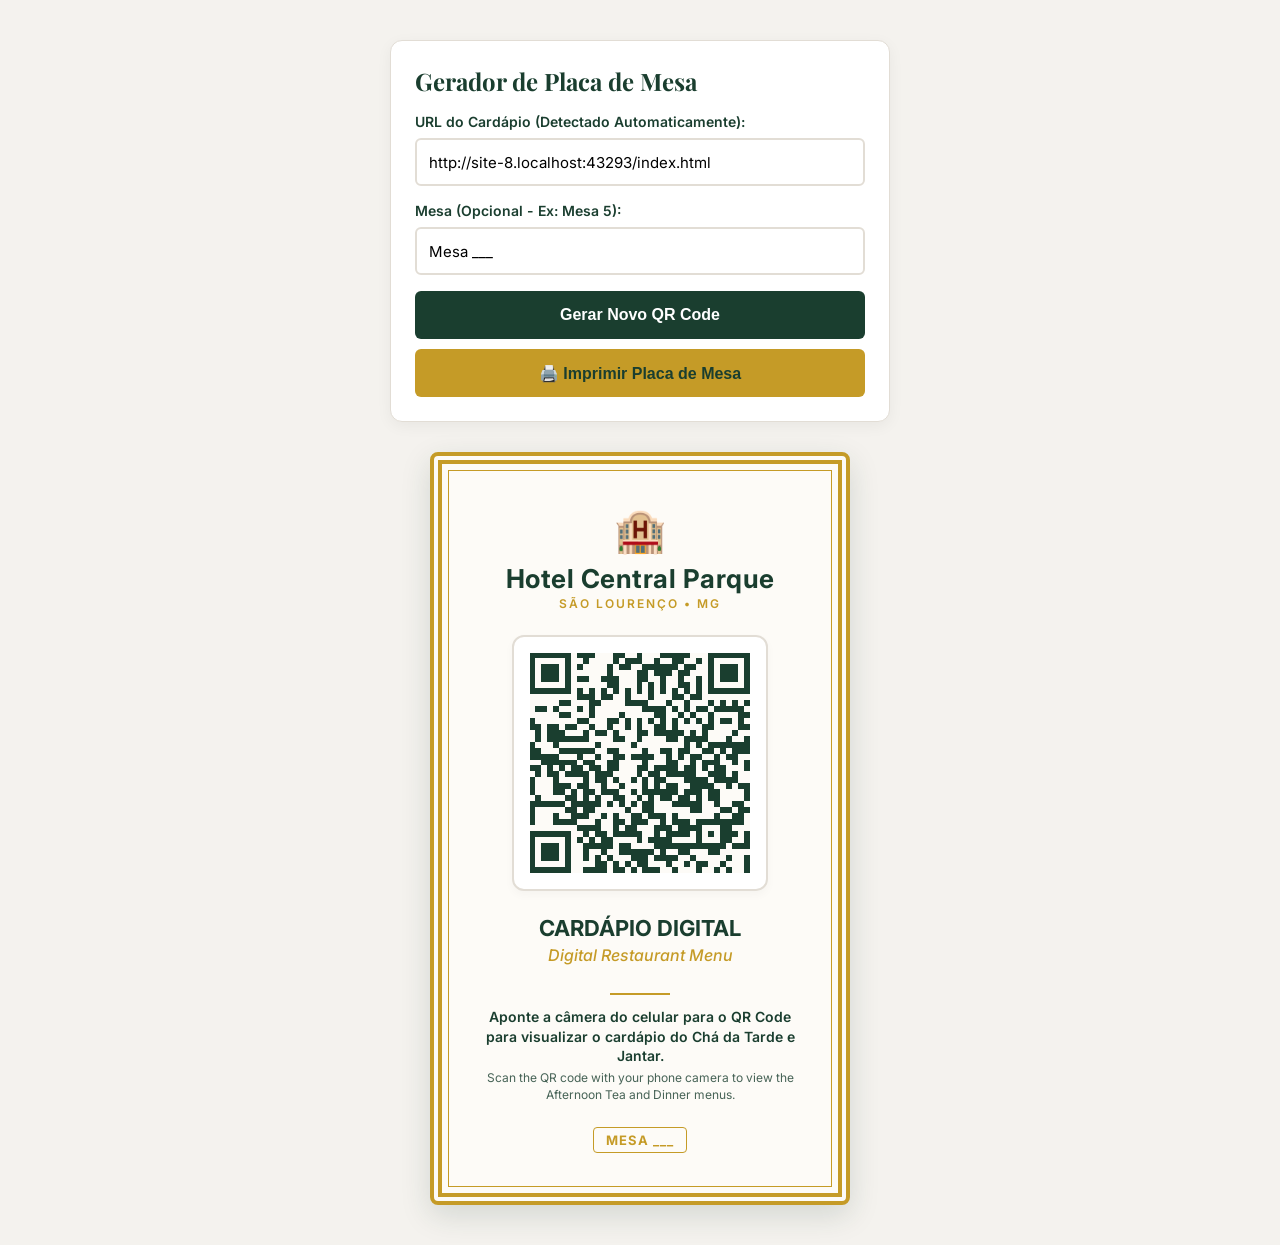
==== qr-generator.html @ 5d37c382 "feat: initialize hotel menu web application with QR code generation capabilities" ====
<!DOCTYPE html>
<html lang="pt-BR">
<head>
  <meta charset="UTF-8">
  <meta name="viewport" content="width=device-width, initial-scale=1.0">
  <title>Hotel Central Parque - Gerador de QR Code</title>
  <!-- Google Fonts -->
  <link rel="preconnect" href="https://fonts.googleapis.com">
  <link rel="preconnect" href="https://fonts.gstatic.com" crossorigin>
  <link href="https://fonts.googleapis.com/css2?family=Inter:wght@400;600;700&family=Playfair+Display:ital,wght@0,700;1,400&display=swap" rel="stylesheet">
  
  <style>
    /* Global Styles */
    :root {
      --primary-green: #1A3E2F;
      --gold-accent: #C59B27;
      --cream-bg: #FDFBF7;
      --card-bg: #FFFFFF;
      --text-color: #333333;
      --border-color: #E2DDD5;
    }
    
    * {
      box-sizing: border-box;
      margin: 0;
      padding: 0;
    }
    
    body {
      font-family: 'Inter', sans-serif;
      background-color: #F4F2EE;
      color: var(--text-color);
      padding: 40px 20px;
      display: flex;
      flex-direction: column;
      align-items: center;
      min-height: 100vh;
    }

    h1, h2, h3 {
      font-family: 'Playfair Display', Georgia, serif;
    }

    .setup-container {
      width: 100%;
      max-width: 500px;
      background: var(--card-bg);
      border: 1px solid var(--border-color);
      border-radius: 12px;
      padding: 24px;
      box-shadow: 0 4px 15px rgba(0,0,0,0.05);
      margin-bottom: 30px;
    }

    .form-group {
      margin-bottom: 16px;
    }

    .form-group label {
      display: block;
      font-weight: 600;
      margin-bottom: 8px;
      font-size: 14px;
      color: var(--primary-green);
    }

    .form-control {
      width: 100%;
      height: 48px;
      border: 2px solid var(--border-color);
      border-radius: 6px;
      padding: 0 12px;
      font-size: 15px;
      font-family: inherit;
    }

    .form-control:focus {
      border-color: var(--gold-accent);
      outline: none;
    }

    .btn-action {
      height: 48px;
      background-color: var(--primary-green);
      color: white;
      border: none;
      border-radius: 6px;
      width: 100%;
      font-weight: 700;
      font-size: 16px;
      cursor: pointer;
      display: flex;
      align-items: center;
      justify-content: center;
      gap: 8px;
      transition: background-color 0.2s ease;
      margin-top: 10px;
    }

    .btn-action:hover {
      background-color: #122B20;
    }

    .btn-print {
      background-color: var(--gold-accent);
      color: #1A3E2F;
    }

    .btn-print:hover {
      background-color: #B28B21;
    }

    /* ==========================================================================
       PRINTABLE TABLE SIGN (PREMIUM DESIGN)
       ========================================================================== */
    .printable-sign {
      width: 100%;
      max-width: 420px; /* Standard table tent / acrylic display size */
      background-color: var(--cream-bg);
      border: 12px double var(--gold-accent);
      border-radius: 8px;
      padding: 40px 30px;
      display: flex;
      flex-direction: column;
      align-items: center;
      text-align: center;
      box-shadow: 0 10px 30px rgba(26, 62, 47, 0.15);
      position: relative;
    }

    /* Premium Border accents */
    .printable-sign::after {
      content: "";
      position: absolute;
      top: 6px;
      left: 6px;
      right: 6px;
      bottom: 6px;
      border: 1px solid var(--gold-accent);
      pointer-events: none;
    }

    .hotel-logo-icon {
      font-size: 42px;
      margin-bottom: 8px;
      color: var(--primary-green);
    }

    .sign-hotel-name {
      font-size: 26px;
      font-weight: 700;
      color: var(--primary-green);
      margin-bottom: 2px;
      letter-spacing: 0.5px;
    }

    .sign-location {
      font-size: 12px;
      text-transform: uppercase;
      letter-spacing: 2px;
      color: var(--gold-accent);
      font-weight: 600;
      margin-bottom: 24px;
    }

    .qrcode-wrapper {
      background-color: #FFFFFF;
      padding: 16px;
      border-radius: 12px;
      border: 2px solid var(--border-color);
      box-shadow: 0 4px 10px rgba(0,0,0,0.03);
      display: flex;
      align-items: center;
      justify-content: center;
      margin-bottom: 24px;
    }

    .sign-title-pt {
      font-size: 22px;
      font-weight: 700;
      color: var(--primary-green);
      margin-bottom: 4px;
    }

    .sign-title-en {
      font-size: 16px;
      font-style: italic;
      color: var(--gold-accent);
      margin-bottom: 16px;
      font-weight: 500;
    }

    .divider-line {
      width: 60px;
      height: 2px;
      background-color: var(--gold-accent);
      margin: 12px 0;
    }

    .sign-desc-pt {
      font-size: 14px;
      font-weight: 600;
      color: var(--primary-green);
      line-height: 1.4;
    }

    .sign-desc-en {
      font-size: 12px;
      color: var(--primary-green);
      opacity: 0.8;
      line-height: 1.4;
      margin-top: 4px;
    }

    .table-number-placeholder {
      margin-top: 24px;
      font-size: 13px;
      font-weight: 700;
      letter-spacing: 1px;
      color: var(--gold-accent);
      border: 1px solid var(--gold-accent);
      padding: 4px 12px;
      border-radius: 4px;
      text-transform: uppercase;
    }

    /* ==========================================================================
       PRINT MEDIA QUERIES (CRITICAL FOR PERFECT PRINT)
       ========================================================================== */
    @media print {
      body {
        background: none;
        padding: 0;
        margin: 0;
        display: flex;
        align-items: center;
        justify-content: center;
        min-height: 100vh;
      }
      
      .setup-container {
        display: none; /* Hide configuration panel */
      }

      .printable-sign {
        box-shadow: none;
        border-color: #C59B27 !important; /* Force gold color in print */
        print-color-adjust: exact;
        -webkit-print-color-adjust: exact;
        width: 100%;
        max-width: 480px;
        margin: auto;
        page-break-inside: avoid;
      }
    }
  </style>
</head>
<body>

  <!-- SETUP CONTROL BOX (Hidden during print) -->
  <div class="setup-container">
    <h2 style="margin-bottom: 16px; color: var(--primary-green);">Gerador de Placa de Mesa</h2>
    
    <div class="form-group">
      <label for="urlInput">URL do Cardápio (Detectado Automaticamente):</label>
      <input type="url" id="urlInput" class="form-control" placeholder="https://...">
    </div>

    <div class="form-group">
      <label for="tableInput">Mesa (Opcional - Ex: Mesa 5):</label>
      <input type="text" id="tableInput" class="form-control" placeholder="Ex: Mesa 03" value="Mesa ___">
    </div>

    <button id="btnGenerate" class="btn-action">Gerar Novo QR Code</button>
    <button id="btnPrint" class="btn-action btn-print">🖨️ Imprimir Placa de Mesa</button>
  </div>

  <!-- THE PRINTABLE SIGN CARD -->
  <div class="printable-sign" id="signCard">
    <div class="hotel-logo-icon">🏨</div>
    <div class="sign-hotel-name">Hotel Central Parque</div>
    <div class="sign-location">São Lourenço • MG</div>
    
    <!-- QR Code rendered here -->
    <div class="qrcode-wrapper">
      <div id="qrcode"></div>
    </div>

    <div class="sign-title-pt">CARDÁPIO DIGITAL</div>
    <div class="sign-title-en">Digital Restaurant Menu</div>
    
    <div class="divider-line"></div>
    
    <div class="sign-desc-pt">Aponte a câmera do celular para o QR Code para visualizar o cardápio do Chá da Tarde e Jantar.</div>
    <div class="sign-desc-en">Scan the QR code with your phone camera to view the Afternoon Tea and Dinner menus.</div>

    <div class="table-number-placeholder" id="tableDisplay">Mesa ___</div>
  </div>

  <!-- QR Code Generation Library -->
  <script src="qrcode.min.js"></script>
  
  <script>
    const urlInput = document.getElementById("urlInput");
    const tableInput = document.getElementById("tableInput");
    const btnGenerate = document.getElementById("btnGenerate");
    const btnPrint = document.getElementById("btnPrint");
    const tableDisplay = document.getElementById("tableDisplay");
    
    let qrcode = null;

    // 1. Auto-detect menu location (points to index.html in the same directory)
    function autoDetectUrl() {
      const currentUrl = window.location.href;
      // Replace qr-generator.html with index.html
      const menuUrl = currentUrl.replace("qr-generator.html", "index.html");
      urlInput.value = menuUrl;
      return menuUrl;
    }

    // 2. Generate the QR Code
    function renderQRCode(url) {
      const qrContainer = document.getElementById("qrcode");
      qrContainer.innerHTML = ""; // Clear existing

      qrcode = new QRCode(qrContainer, {
        text: url,
        width: 220,
        height: 220,
        colorDark: "#1A3E2F", // dark green
        colorLight: "#FDFBF7", // cream bg
        correctLevel: QRCode.CorrectLevel.H // High error correction
      });
    }

    // 3. Update table display and re-generate
    function updateSign() {
      const url = urlInput.value.trim() || autoDetectUrl();
      const tableText = tableInput.value.trim() || "Mesa ___";
      
      tableDisplay.textContent = tableText;
      renderQRCode(url);
    }

    // Event Listeners
    btnGenerate.addEventListener("click", updateSign);
    btnPrint.addEventListener("click", () => {
      window.print();
    });

    tableInput.addEventListener("input", () => {
      tableDisplay.textContent = tableInput.value.trim() || "Mesa ___";
    });

    // Initialize on page load
    window.onload = () => {
      const detectedUrl = autoDetectUrl();
      renderQRCode(detectedUrl);
    };
  </script>
</body>
</html>
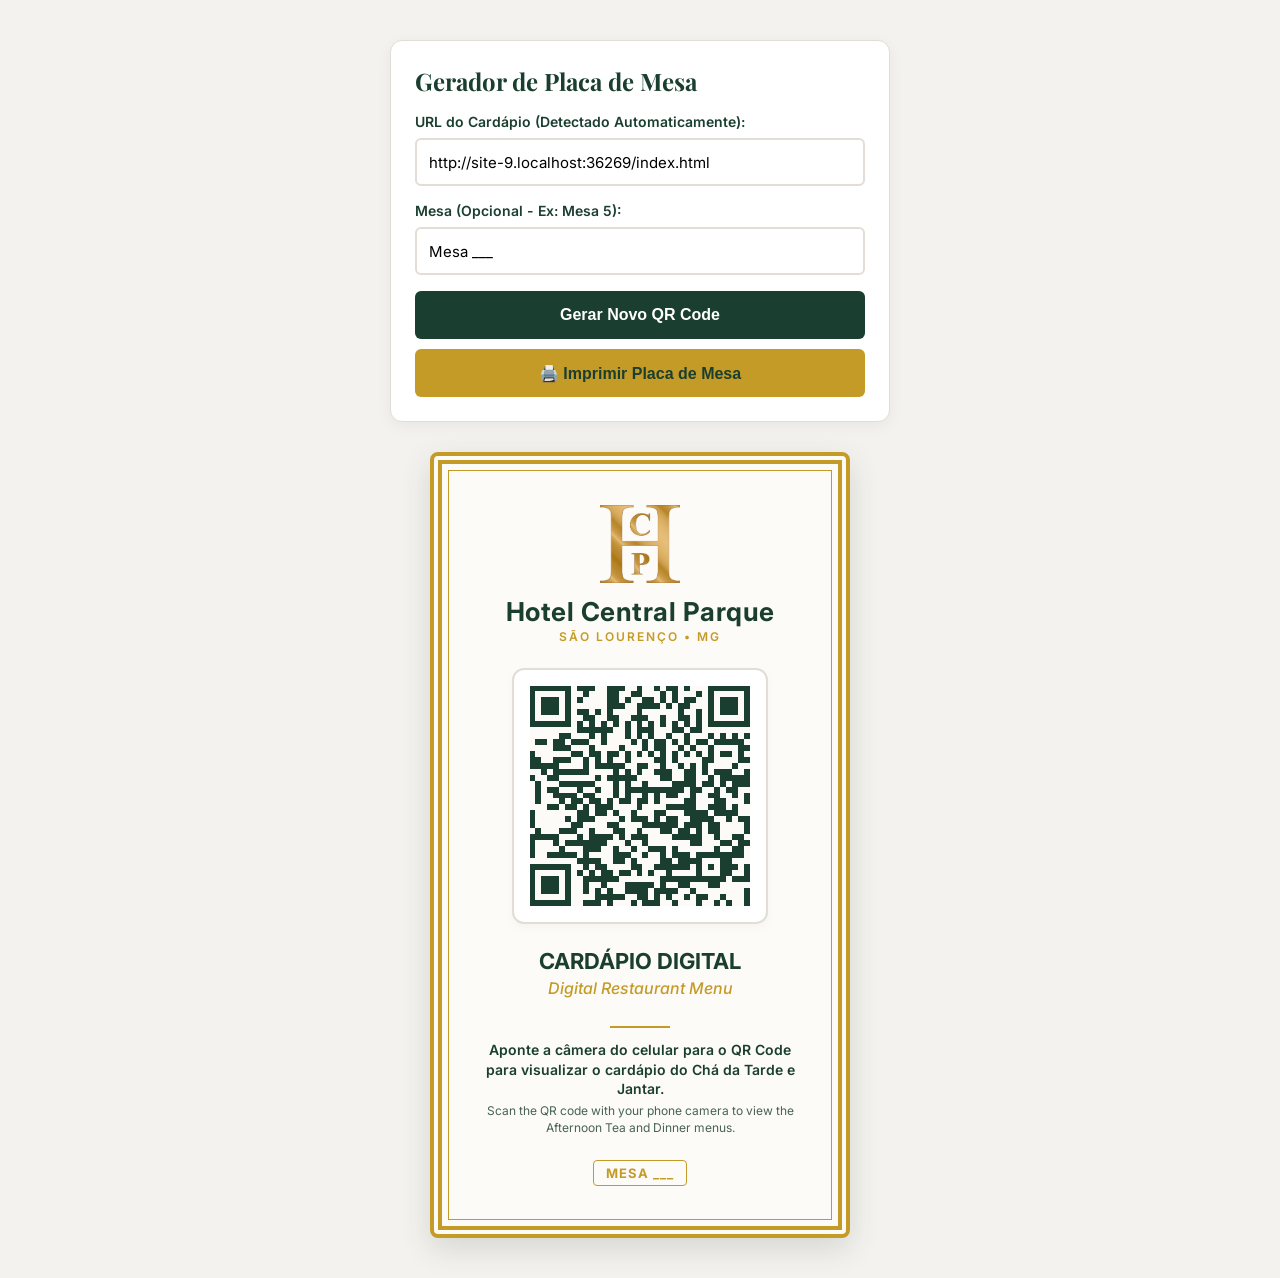
==== commit c77c2c3f: "feat: expand afternoon tea menu and add branding assets" ====
--- a/qr-generator.html
+++ b/qr-generator.html
@@ -140,10 +140,19 @@
       pointer-events: none;
     }
 
-    .hotel-logo-icon {
-      font-size: 42px;
-      margin-bottom: 8px;
-      color: var(--primary-green);
+    .sign-logo-container {
+      width: 80px;
+      height: 80px;
+      display: flex;
+      align-items: center;
+      justify-content: center;
+      margin-bottom: 12px;
+    }
+
+    .sign-logo {
+      max-width: 100%;
+      max-height: 100%;
+      object-fit: contain;
     }
 
     .sign-hotel-name {
@@ -277,7 +286,9 @@
 
   <!-- THE PRINTABLE SIGN CARD -->
   <div class="printable-sign" id="signCard">
-    <div class="hotel-logo-icon">🏨</div>
+    <div class="sign-logo-container">
+      <img src="images/lOGO-HCP.png" alt="Logo Hotel Central Parque" class="sign-logo">
+    </div>
     <div class="sign-hotel-name">Hotel Central Parque</div>
     <div class="sign-location">São Lourenço • MG</div>
     
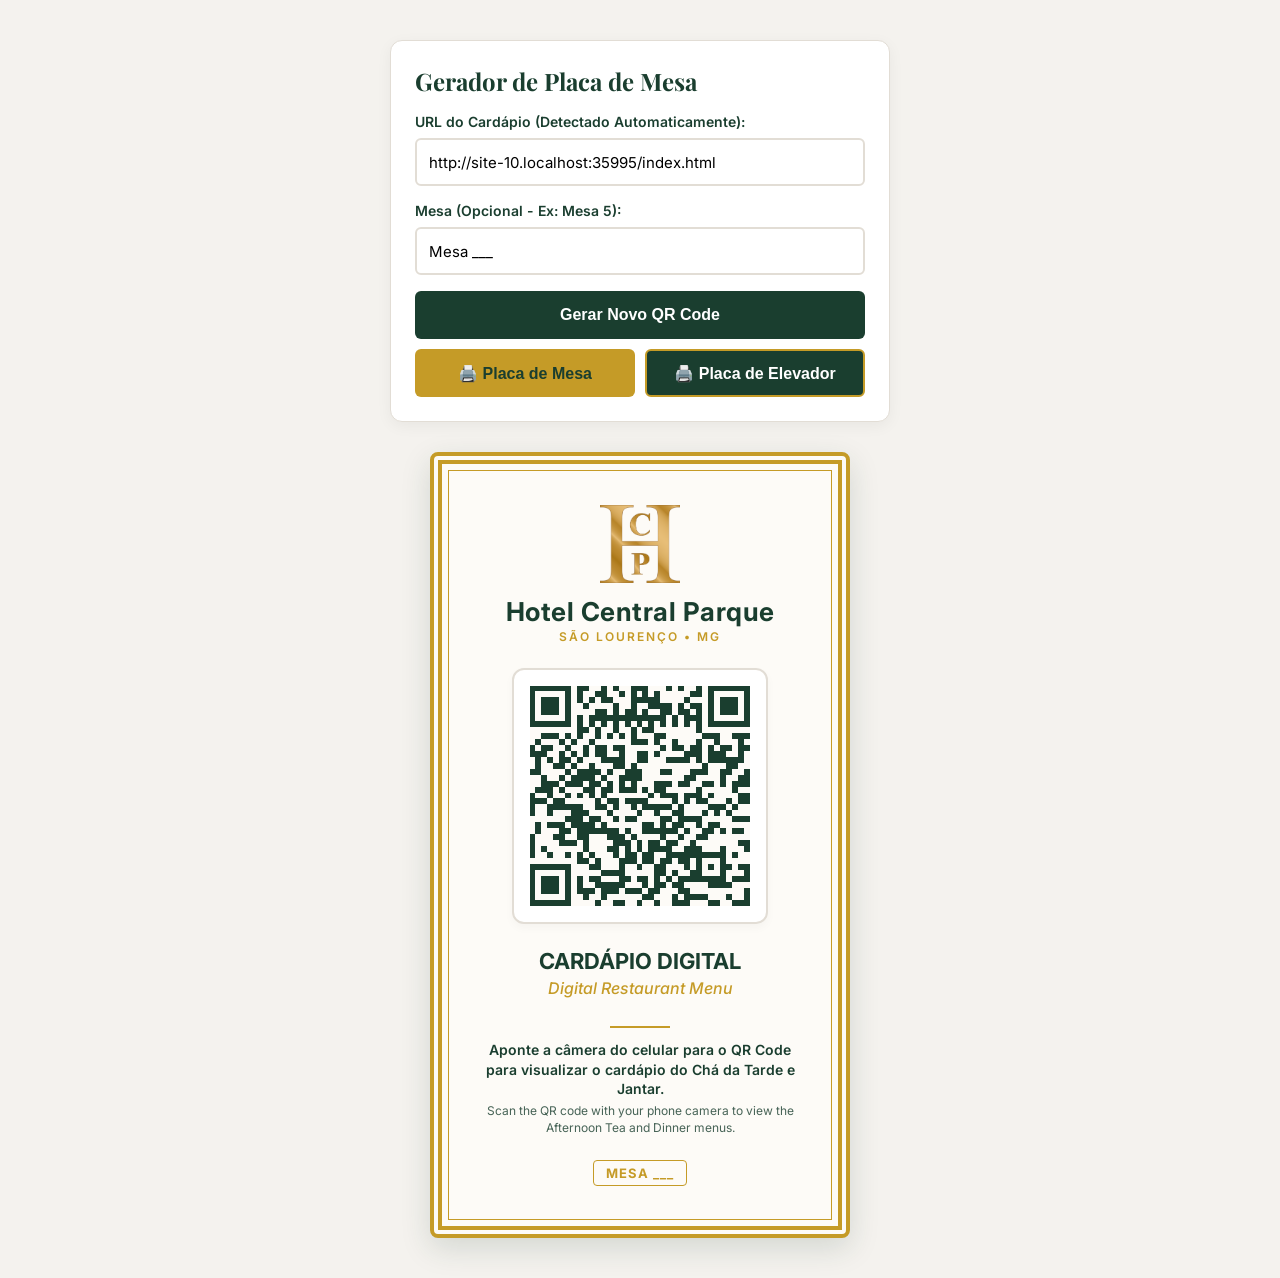
==== commit f261f709: "feat: add elevator-mode layout and print button to QR generator" ====
--- a/qr-generator.html
+++ b/qr-generator.html
@@ -1,5 +1,6 @@
 <!DOCTYPE html>
 <html lang="pt-BR">
+
 <head>
   <meta charset="UTF-8">
   <meta name="viewport" content="width=device-width, initial-scale=1.0">
@@ -7,8 +8,10 @@
   <!-- Google Fonts -->
   <link rel="preconnect" href="https://fonts.googleapis.com">
   <link rel="preconnect" href="https://fonts.gstatic.com" crossorigin>
-  <link href="https://fonts.googleapis.com/css2?family=Inter:wght@400;600;700&family=Playfair+Display:ital,wght@0,700;1,400&display=swap" rel="stylesheet">
-  
+  <link
+    href="https://fonts.googleapis.com/css2?family=Inter:wght@400;600;700&family=Playfair+Display:ital,wght@0,700;1,400&display=swap"
+    rel="stylesheet">
+
   <style>
     /* Global Styles */
     :root {
@@ -19,13 +22,13 @@
       --text-color: #333333;
       --border-color: #E2DDD5;
     }
-    
+
     * {
       box-sizing: border-box;
       margin: 0;
       padding: 0;
     }
-    
+
     body {
       font-family: 'Inter', sans-serif;
       background-color: #F4F2EE;
@@ -37,7 +40,9 @@
       min-height: 100vh;
     }
 
-    h1, h2, h3 {
+    h1,
+    h2,
+    h3 {
       font-family: 'Playfair Display', Georgia, serif;
     }
 
@@ -48,7 +53,7 @@
       border: 1px solid var(--border-color);
       border-radius: 12px;
       padding: 24px;
-      box-shadow: 0 4px 15px rgba(0,0,0,0.05);
+      box-shadow: 0 4px 15px rgba(0, 0, 0, 0.05);
       margin-bottom: 30px;
     }
 
@@ -110,12 +115,24 @@
       background-color: #B28B21;
     }
 
+    .btn-print-elevator {
+      background-color: var(--primary-green);
+      color: white;
+      border: 2px solid var(--gold-accent);
+    }
+
+    .btn-print-elevator:hover {
+      background-color: #245843;
+      border-color: #B28B21;
+    }
+
     /* ==========================================================================
        PRINTABLE TABLE SIGN (PREMIUM DESIGN)
        ========================================================================== */
     .printable-sign {
       width: 100%;
-      max-width: 420px; /* Standard table tent / acrylic display size */
+      max-width: 420px;
+      /* Standard table tent / acrylic display size */
       background-color: var(--cream-bg);
       border: 12px double var(--gold-accent);
       border-radius: 8px;
@@ -177,7 +194,7 @@
       padding: 16px;
       border-radius: 12px;
       border: 2px solid var(--border-color);
-      box-shadow: 0 4px 10px rgba(0,0,0,0.03);
+      box-shadow: 0 4px 10px rgba(0, 0, 0, 0.03);
       display: flex;
       align-items: center;
       justify-content: center;
@@ -231,6 +248,69 @@
       padding: 4px 12px;
       border-radius: 4px;
       text-transform: uppercase;
+    }
+
+    .printable-sign.elevator-mode {
+      aspect-ratio: 1 / 1;
+      width: 525px;
+      max-width: 525px;
+      height: 525px;
+      padding: 30px 24px;
+      justify-content: center;
+    }
+
+    .printable-sign.elevator-mode .sign-logo-container {
+      width: 60px;
+      height: 60px;
+      margin-bottom: 8px;
+    }
+
+    .printable-sign.elevator-mode .sign-hotel-name {
+      font-size: 22px;
+      margin-bottom: 2px;
+    }
+
+    .printable-sign.elevator-mode .sign-location {
+      font-size: 11px;
+      margin-bottom: 16px;
+    }
+
+    .printable-sign.elevator-mode .qrcode-wrapper {
+      padding: 12px;
+      margin-bottom: 16px;
+    }
+
+    .printable-sign.elevator-mode #qrcode img,
+    .printable-sign.elevator-mode #qrcode canvas {
+      width: 180px !important;
+      height: 180px !important;
+    }
+
+    .printable-sign.elevator-mode .sign-title-pt {
+      font-size: 18px;
+      margin-bottom: 2px;
+    }
+
+    .printable-sign.elevator-mode .sign-title-en {
+      font-size: 13px;
+      margin-bottom: 10px;
+    }
+
+    .printable-sign.elevator-mode .divider-line {
+      margin: 8px 0;
+    }
+
+    .printable-sign.elevator-mode .sign-desc-pt {
+      font-size: 12px;
+    }
+
+    .printable-sign.elevator-mode .sign-desc-en {
+      font-size: 10px;
+      margin-top: 2px;
+    }
+
+    .printable-sign.elevator-mode .table-number-placeholder {
+      display: none;
     }
 
     /* ==========================================================================
@@ -246,14 +326,16 @@
         justify-content: center;
         min-height: 100vh;
       }
-      
+
       .setup-container {
-        display: none; /* Hide configuration panel */
+        display: none;
+        /* Hide configuration panel */
       }
 
       .printable-sign {
         box-shadow: none;
-        border-color: #C59B27 !important; /* Force gold color in print */
+        border-color: #C59B27 !important;
+        /* Force gold color in print */
         print-color-adjust: exact;
         -webkit-print-color-adjust: exact;
         width: 100%;
@@ -261,15 +343,22 @@
         margin: auto;
         page-break-inside: avoid;
       }
+
+      .printable-sign.elevator-mode {
+        width: 525px !important;
+        max-width: 525px !important;
+        height: 525px !important;
+      }
     }
   </style>
 </head>
+
 <body>
 
   <!-- SETUP CONTROL BOX (Hidden during print) -->
   <div class="setup-container">
     <h2 style="margin-bottom: 16px; color: var(--primary-green);">Gerador de Placa de Mesa</h2>
-    
+
     <div class="form-group">
       <label for="urlInput">URL do Cardápio (Detectado Automaticamente):</label>
       <input type="url" id="urlInput" class="form-control" placeholder="https://...">
@@ -281,7 +370,11 @@
     </div>
 
     <button id="btnGenerate" class="btn-action">Gerar Novo QR Code</button>
-    <button id="btnPrint" class="btn-action btn-print">🖨️ Imprimir Placa de Mesa</button>
+    <div style="display: grid; grid-template-columns: 1fr 1fr; gap: 10px; margin-top: 10px;">
+      <button id="btnPrint" class="btn-action btn-print" style="margin-top: 0;">🖨️ Placa de Mesa</button>
+      <button id="btnPrintElevator" class="btn-action btn-print-elevator" style="margin-top: 0;">🖨️ Placa de
+        Elevador</button>
+    </div>
   </div>
 
   <!-- THE PRINTABLE SIGN CARD -->
@@ -291,7 +384,7 @@
     </div>
     <div class="sign-hotel-name">Hotel Central Parque</div>
     <div class="sign-location">São Lourenço • MG</div>
-    
+
     <!-- QR Code rendered here -->
     <div class="qrcode-wrapper">
       <div id="qrcode"></div>
@@ -299,10 +392,11 @@
 
     <div class="sign-title-pt">CARDÁPIO DIGITAL</div>
     <div class="sign-title-en">Digital Restaurant Menu</div>
-    
+
     <div class="divider-line"></div>
-    
-    <div class="sign-desc-pt">Aponte a câmera do celular para o QR Code para visualizar o cardápio do Chá da Tarde e Jantar.</div>
+
+    <div class="sign-desc-pt">Aponte a câmera do celular para o QR Code para visualizar o cardápio do Chá da Tarde e
+      Jantar.</div>
     <div class="sign-desc-en">Scan the QR code with your phone camera to view the Afternoon Tea and Dinner menus.</div>
 
     <div class="table-number-placeholder" id="tableDisplay">Mesa ___</div>
@@ -310,14 +404,16 @@
 
   <!-- QR Code Generation Library -->
   <script src="qrcode.min.js"></script>
-  
+
   <script>
     const urlInput = document.getElementById("urlInput");
     const tableInput = document.getElementById("tableInput");
     const btnGenerate = document.getElementById("btnGenerate");
     const btnPrint = document.getElementById("btnPrint");
+    const btnPrintElevator = document.getElementById("btnPrintElevator");
     const tableDisplay = document.getElementById("tableDisplay");
-    
+    const signCard = document.getElementById("signCard");
+
     let qrcode = null;
 
     // 1. Auto-detect menu location (points to index.html in the same directory)
@@ -348,15 +444,25 @@
     function updateSign() {
       const url = urlInput.value.trim() || autoDetectUrl();
       const tableText = tableInput.value.trim() || "Mesa ___";
-      
+
       tableDisplay.textContent = tableText;
       renderQRCode(url);
     }
 
     // Event Listeners
     btnGenerate.addEventListener("click", updateSign);
+
     btnPrint.addEventListener("click", () => {
+      signCard.classList.remove("elevator-mode");
       window.print();
+    });
+
+    btnPrintElevator.addEventListener("click", () => {
+      signCard.classList.add("elevator-mode");
+      setTimeout(() => {
+        window.print();
+        signCard.classList.remove("elevator-mode");
+      }, 50);
     });
 
     tableInput.addEventListener("input", () => {
@@ -370,4 +476,5 @@
     };
   </script>
 </body>
-</html>
+
+</html>
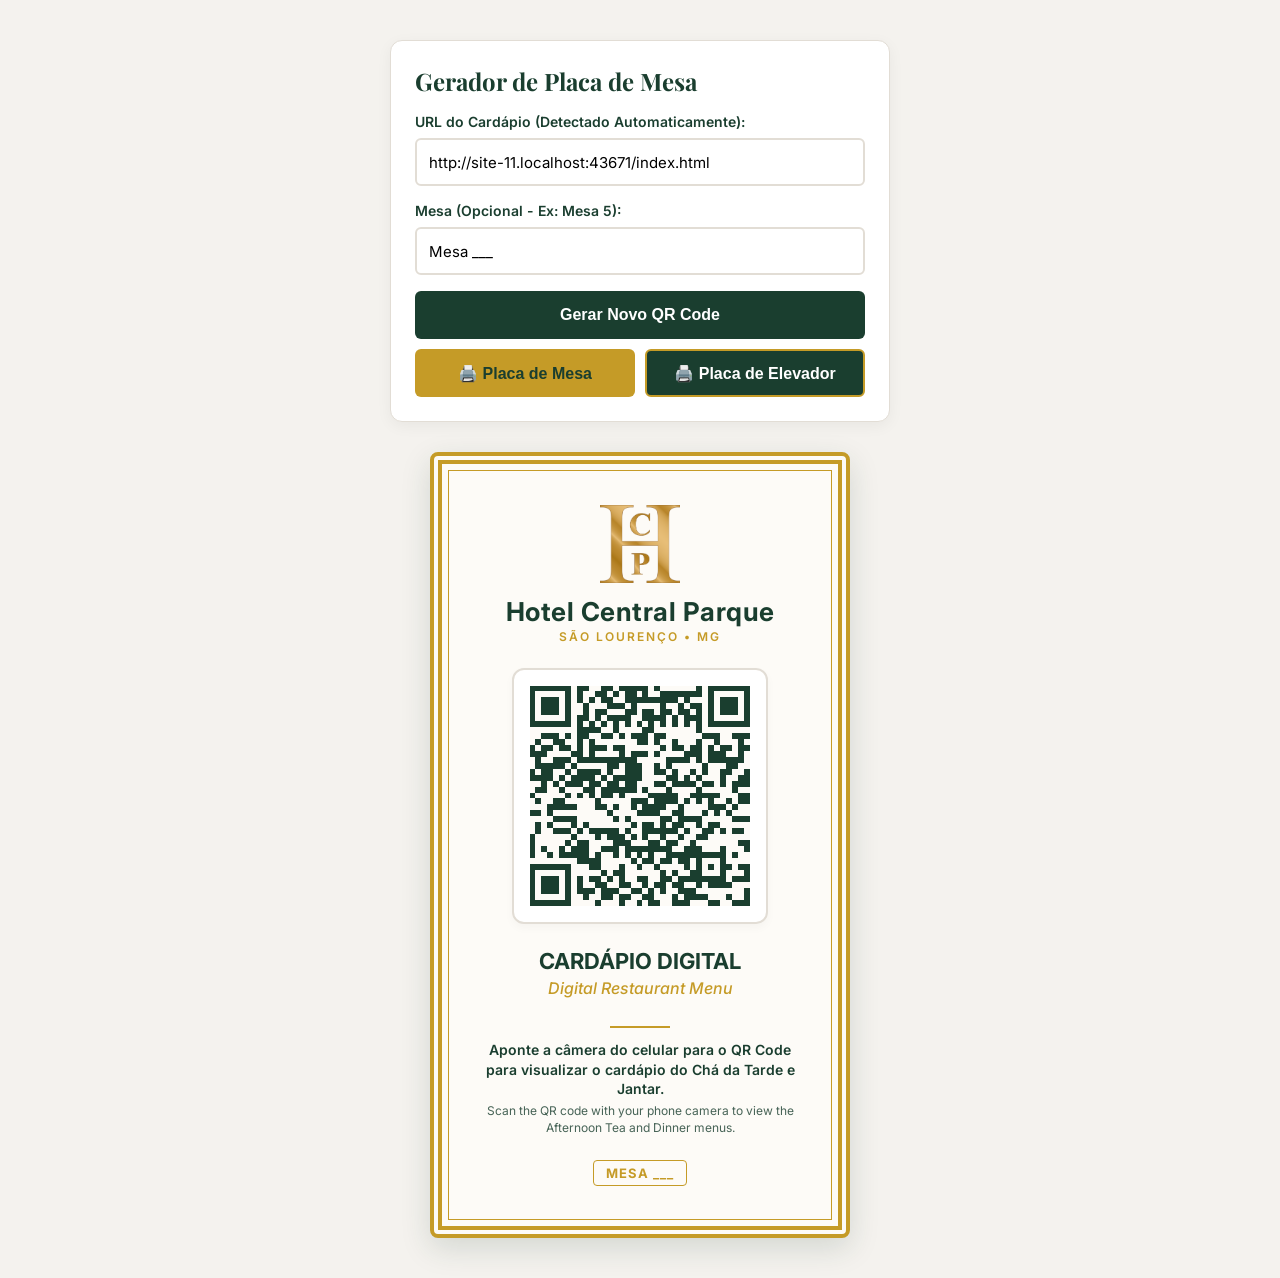
==== commit 1a1e2f56: "style: reduce QR code size for elevator mode printable signs" ====
--- a/qr-generator.html
+++ b/qr-generator.html
@@ -282,8 +282,8 @@
 
     .printable-sign.elevator-mode #qrcode img,
     .printable-sign.elevator-mode #qrcode canvas {
-      width: 180px !important;
-      height: 180px !important;
+      width: 140px !important;
+      height: 140px !important;
     }
 
     .printable-sign.elevator-mode .sign-title-pt {
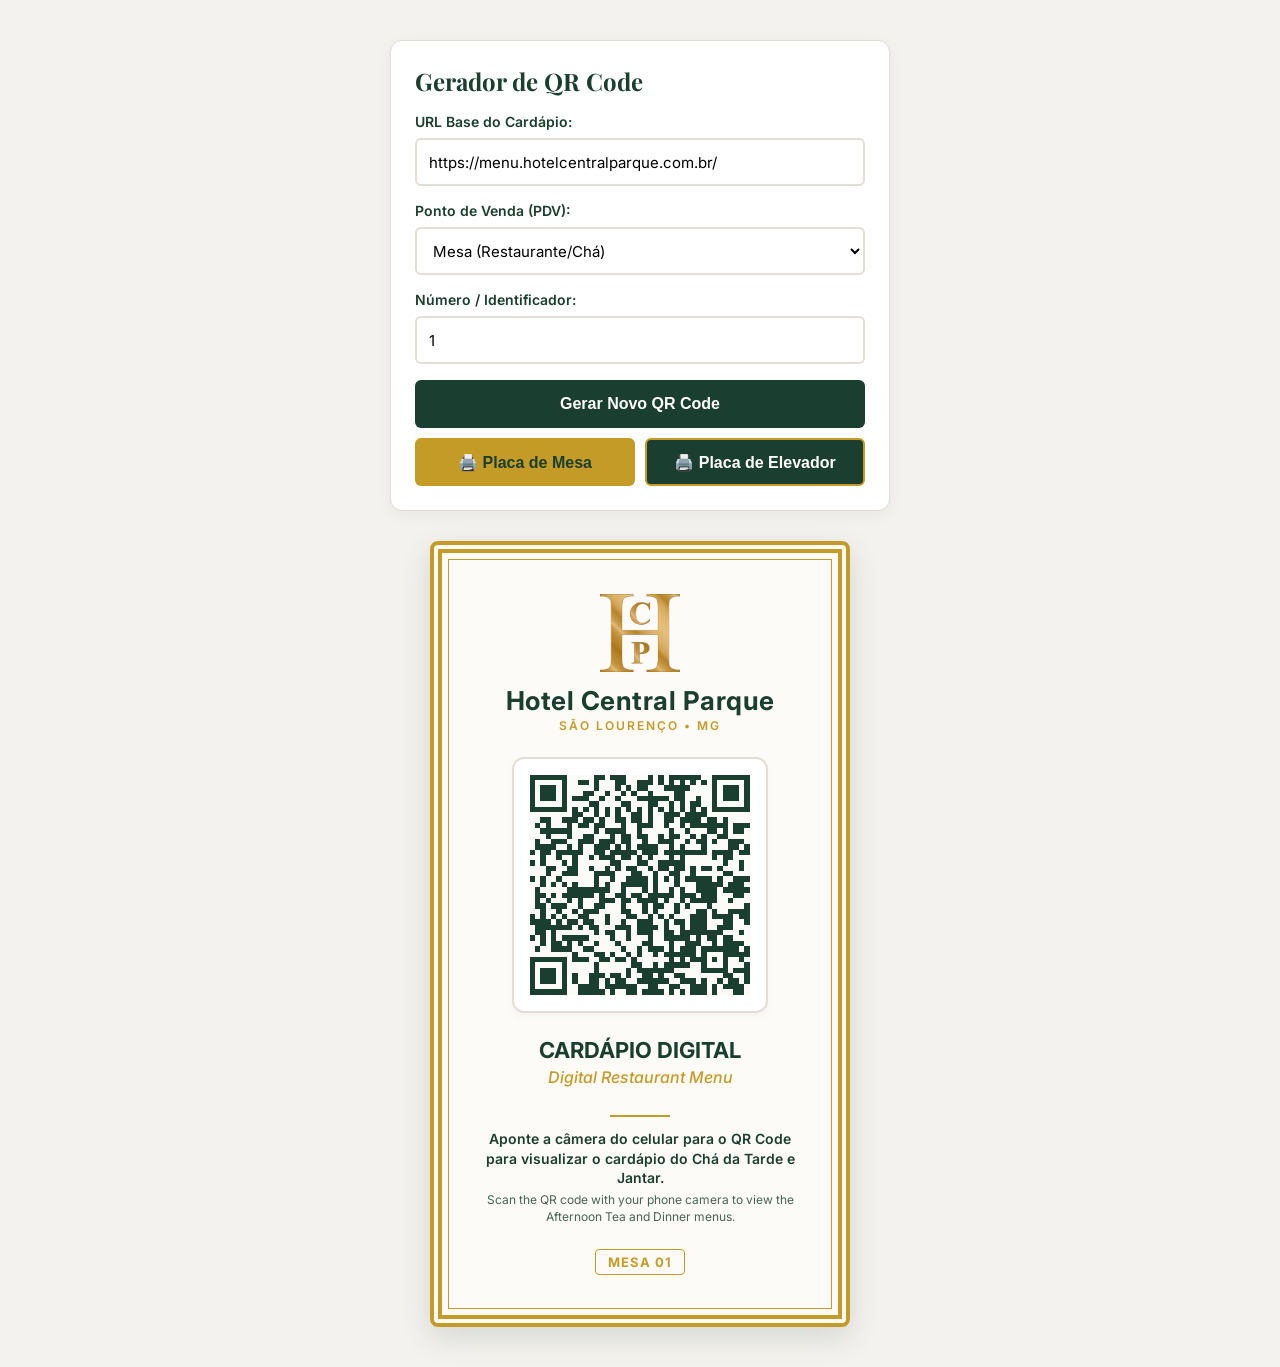
==== commit 00d55028: "feat: add support for QR code generation and asset management utilities" ====
--- a/qr-generator.html
+++ b/qr-generator.html
@@ -357,16 +357,26 @@
 
   <!-- SETUP CONTROL BOX (Hidden during print) -->
   <div class="setup-container">
-    <h2 style="margin-bottom: 16px; color: var(--primary-green);">Gerador de Placa de Mesa</h2>
+    <h2 style="margin-bottom: 16px; color: var(--primary-green);">Gerador de QR Code</h2>
 
     <div class="form-group">
-      <label for="urlInput">URL do Cardápio (Detectado Automaticamente):</label>
-      <input type="url" id="urlInput" class="form-control" placeholder="https://...">
+      <label for="urlInput">URL Base do Cardápio:</label>
+      <input type="url" id="urlInput" class="form-control" value="https://menu.hotelcentralparque.com.br/">
     </div>
 
     <div class="form-group">
-      <label for="tableInput">Mesa (Opcional - Ex: Mesa 5):</label>
-      <input type="text" id="tableInput" class="form-control" placeholder="Ex: Mesa 03" value="Mesa ___">
+      <label for="pdvSelect">Ponto de Venda (PDV):</label>
+      <select id="pdvSelect" class="form-control" style="background-color: white;">
+        <option value="1">Mesa (Restaurante/Chá)</option>
+        <option value="2">Quarto (Apartamento)</option>
+        <option value="3">Piscina</option>
+        <option value="4">Lobby / Recepção</option>
+      </select>
+    </div>
+
+    <div class="form-group">
+      <label for="numberInput">Número / Identificador:</label>
+      <input type="number" id="numberInput" class="form-control" placeholder="Ex: 5" value="1" min="1">
     </div>
 
     <button id="btnGenerate" class="btn-action">Gerar Novo QR Code</button>
@@ -399,33 +409,27 @@
       Jantar.</div>
     <div class="sign-desc-en">Scan the QR code with your phone camera to view the Afternoon Tea and Dinner menus.</div>
 
-    <div class="table-number-placeholder" id="tableDisplay">Mesa ___</div>
+    <div class="table-number-placeholder" id="tableDisplay">Mesa 01</div>
   </div>
 
-  <!-- QR Code Generation Library -->
+  <!-- QR Code Generation & Hash Libraries -->
+  <script src="hashids.min.js"></script>
   <script src="qrcode.min.js"></script>
 
   <script>
     const urlInput = document.getElementById("urlInput");
-    const tableInput = document.getElementById("tableInput");
+    const pdvSelect = document.getElementById("pdvSelect");
+    const numberInput = document.getElementById("numberInput");
     const btnGenerate = document.getElementById("btnGenerate");
     const btnPrint = document.getElementById("btnPrint");
     const btnPrintElevator = document.getElementById("btnPrintElevator");
     const tableDisplay = document.getElementById("tableDisplay");
     const signCard = document.getElementById("signCard");
 
+    const hashids = new Hashids("HotelCentralParqueMenu", 6);
     let qrcode = null;
 
-    // 1. Auto-detect menu location (points to index.html in the same directory)
-    function autoDetectUrl() {
-      const currentUrl = window.location.href;
-      // Replace qr-generator.html with index.html
-      const menuUrl = currentUrl.replace("qr-generator.html", "index.html");
-      urlInput.value = menuUrl;
-      return menuUrl;
-    }
-
-    // 2. Generate the QR Code
+    // 1. Generate the QR Code
     function renderQRCode(url) {
       const qrContainer = document.getElementById("qrcode");
       qrContainer.innerHTML = ""; // Clear existing
@@ -440,13 +444,33 @@
       });
     }
 
-    // 3. Update table display and re-generate
+    // 2. Format friendly label and encode URL
     function updateSign() {
-      const url = urlInput.value.trim() || autoDetectUrl();
-      const tableText = tableInput.value.trim() || "Mesa ___";
-
-      tableDisplay.textContent = tableText;
-      renderQRCode(url);
+      let baseUrl = urlInput.value.trim() || "https://menu.hotelcentralparque.com.br/";
+      if (!baseUrl.endsWith("/")) {
+        baseUrl += "/";
+      }
+
+      const pdvId = parseInt(pdvSelect.value);
+      const number = parseInt(numberInput.value) || 1;
+
+      // Encode pdv and number into hash
+      const hash = hashids.encode(pdvId, number);
+      const fullUrl = `${baseUrl}?${hash}`;
+
+      // Set readable display text on the sign
+      const pdvNames = {
+        1: "Mesa",
+        2: "Quarto",
+        3: "Piscina",
+        4: "Lobby"
+      };
+
+      const paddedNumber = String(number).padStart(2, "0");
+      const friendlyText = `${pdvNames[pdvId]} ${paddedNumber}`;
+
+      tableDisplay.textContent = friendlyText;
+      renderQRCode(fullUrl);
     }
 
     // Event Listeners
@@ -465,14 +489,12 @@
       }, 50);
     });
 
-    tableInput.addEventListener("input", () => {
-      tableDisplay.textContent = tableInput.value.trim() || "Mesa ___";
-    });
+    pdvSelect.addEventListener("change", updateSign);
+    numberInput.addEventListener("input", updateSign);
 
     // Initialize on page load
     window.onload = () => {
-      const detectedUrl = autoDetectUrl();
-      renderQRCode(detectedUrl);
+      updateSign();
     };
   </script>
 </body>
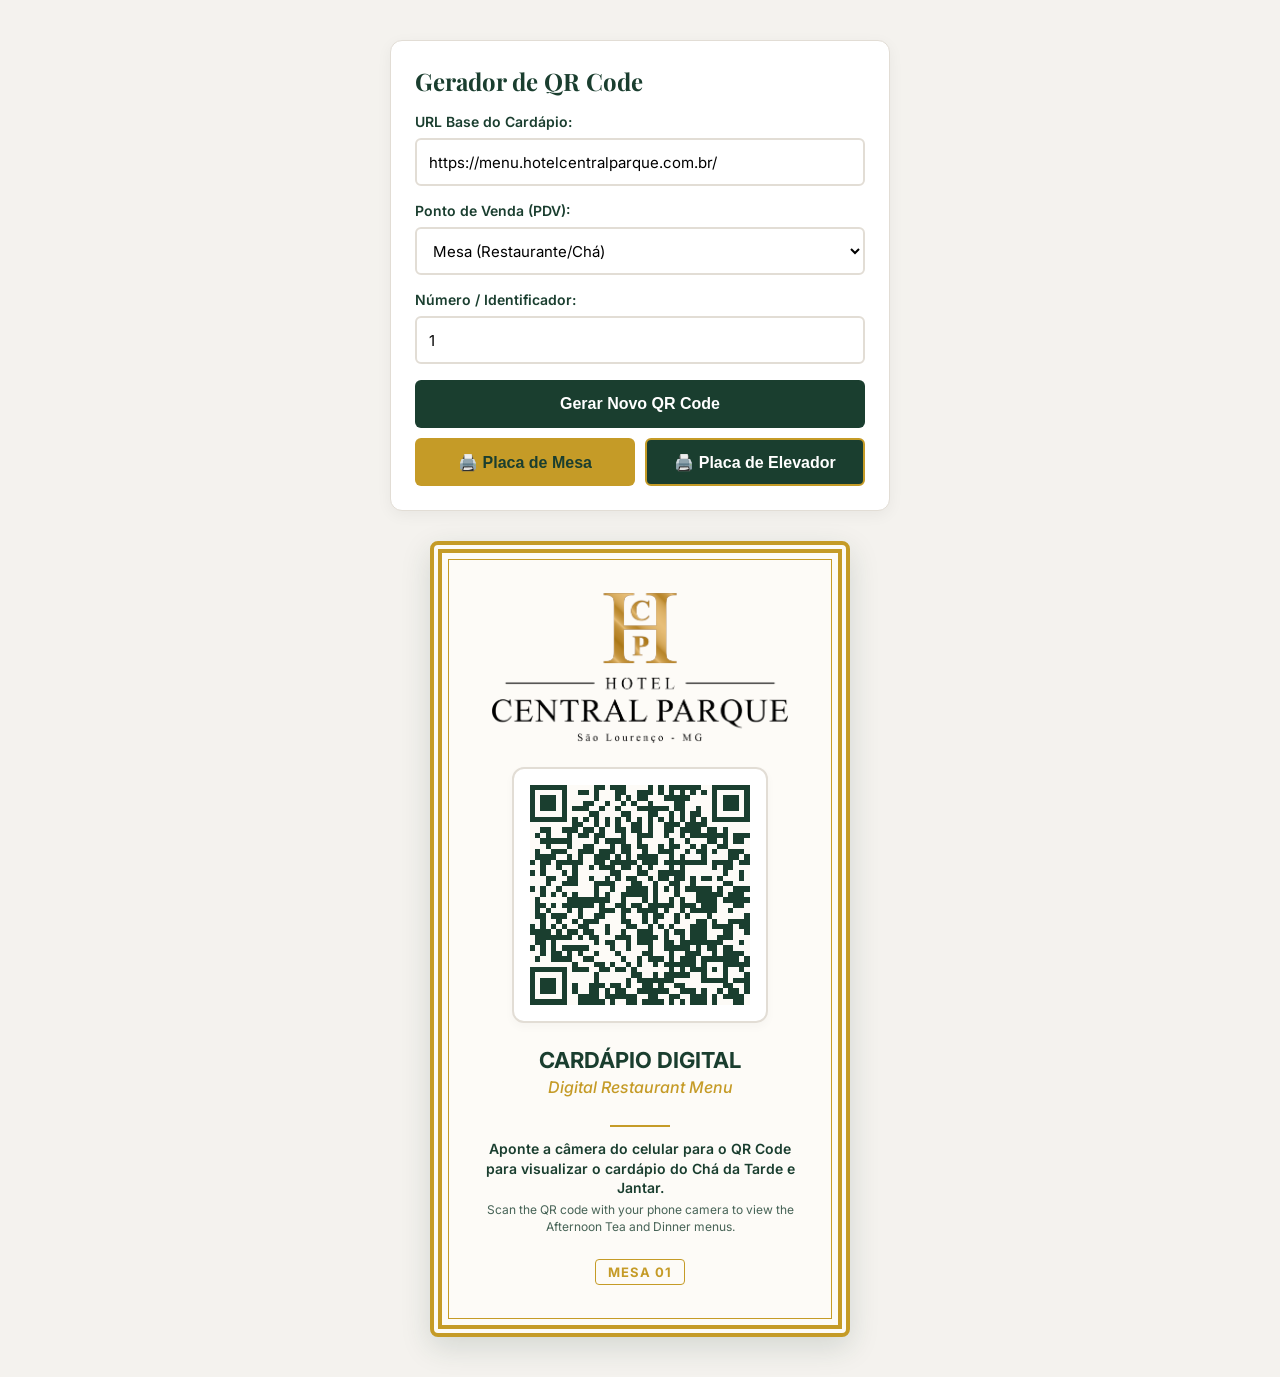
==== commit f3db7347: "refactor: remove redundant csv data and add new logomarca asset to qr-generator" ====
--- a/qr-generator.html
+++ b/qr-generator.html
@@ -158,35 +158,18 @@
     }
 
     .sign-logo-container {
-      width: 80px;
-      height: 80px;
+      width: 320px;
+      height: 150px;
       display: flex;
       align-items: center;
       justify-content: center;
-      margin-bottom: 12px;
+      margin-bottom: 24px;
     }
 
     .sign-logo {
       max-width: 100%;
       max-height: 100%;
       object-fit: contain;
-    }
-
-    .sign-hotel-name {
-      font-size: 26px;
-      font-weight: 700;
-      color: var(--primary-green);
-      margin-bottom: 2px;
-      letter-spacing: 0.5px;
-    }
-
-    .sign-location {
-      font-size: 12px;
-      text-transform: uppercase;
-      letter-spacing: 2px;
-      color: var(--gold-accent);
-      font-weight: 600;
-      margin-bottom: 24px;
     }
 
     .qrcode-wrapper {
@@ -260,18 +243,8 @@
     }
 
     .printable-sign.elevator-mode .sign-logo-container {
-      width: 60px;
-      height: 60px;
-      margin-bottom: 8px;
-    }
-
-    .printable-sign.elevator-mode .sign-hotel-name {
-      font-size: 22px;
-      margin-bottom: 2px;
-    }
-
-    .printable-sign.elevator-mode .sign-location {
-      font-size: 11px;
+      width: 240px;
+      height: 120px;
       margin-bottom: 16px;
     }
 
@@ -390,10 +363,8 @@
   <!-- THE PRINTABLE SIGN CARD -->
   <div class="printable-sign" id="signCard">
     <div class="sign-logo-container">
-      <img src="images/lOGO-HCP.png" alt="Logo Hotel Central Parque" class="sign-logo">
-    </div>
-    <div class="sign-hotel-name">Hotel Central Parque</div>
-    <div class="sign-location">São Lourenço • MG</div>
+      <img src="images/Logomarca.png" alt="Logo Hotel Central Parque" class="sign-logo">
+    </div>
 
     <!-- QR Code rendered here -->
     <div class="qrcode-wrapper">
